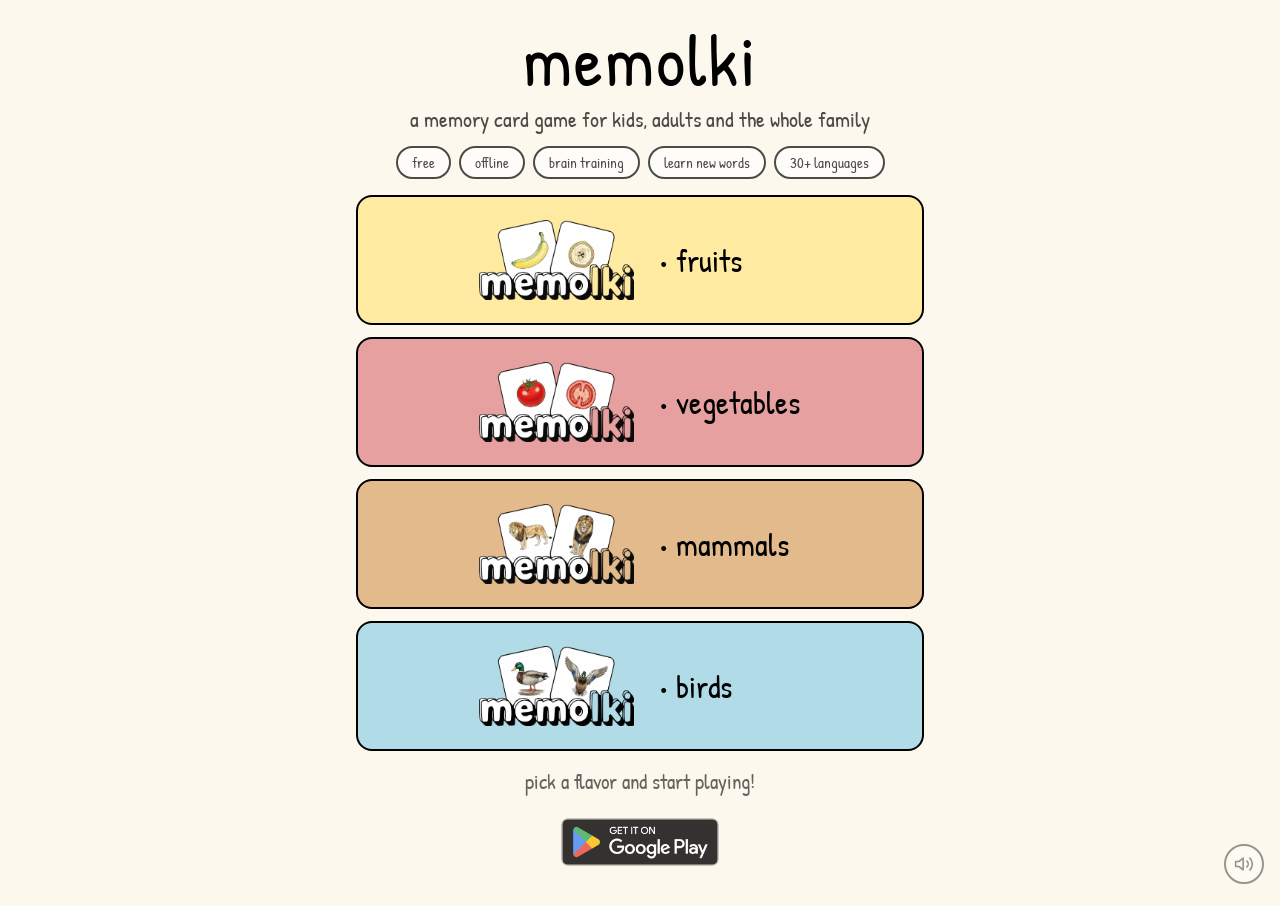
==== index.html @ 18f37044 "add website" ====
<!DOCTYPE html>
<html lang="en">
<head>
    <meta charset="UTF-8">
    <meta name="viewport" content="width=device-width, initial-scale=1.0">
    <title>memolki - logic memo and memory game for the whole family</title>
    <meta name="description" content="memolki is a logic memo and memory card game for the whole family. Brain training for kids, teens, and adults. Match fruits, vegetables, mammals, and birds! Play offline in 30+ languages. Available on Google Play.">
    <meta name="keywords" content="memolki, memory game, memo game, logic game, brain training, card game, matching game, puzzle game, concentration, family game, kids game, educational game, offline game, multiplayer, fruits, vegetables, mammals, birds, android, google play">
    <meta name="author" content="Tabula Games Studio">
    <meta name="robots" content="index, follow">
    <meta name="theme-color" content="#FFEAA1">
    <link rel="canonical" href="https://wojciechkryg.github.io/">
    <link rel="icon" type="image/svg+xml" href="images/favicon.svg">
    <link rel="manifest" href="manifest.json">

    <link rel="alternate" hreflang="x-default" href="https://wojciechkryg.github.io/">
    <link rel="alternate" hreflang="en" href="https://wojciechkryg.github.io/">
    <link rel="alternate" hreflang="ar" href="https://wojciechkryg.github.io/">
    <link rel="alternate" hreflang="cs" href="https://wojciechkryg.github.io/">
    <link rel="alternate" hreflang="da" href="https://wojciechkryg.github.io/">
    <link rel="alternate" hreflang="de" href="https://wojciechkryg.github.io/">
    <link rel="alternate" hreflang="el" href="https://wojciechkryg.github.io/">
    <link rel="alternate" hreflang="es" href="https://wojciechkryg.github.io/">
    <link rel="alternate" hreflang="et" href="https://wojciechkryg.github.io/">
    <link rel="alternate" hreflang="fi" href="https://wojciechkryg.github.io/">
    <link rel="alternate" hreflang="fr" href="https://wojciechkryg.github.io/">
    <link rel="alternate" hreflang="hi" href="https://wojciechkryg.github.io/">
    <link rel="alternate" hreflang="hu" href="https://wojciechkryg.github.io/">
    <link rel="alternate" hreflang="id" href="https://wojciechkryg.github.io/">
    <link rel="alternate" hreflang="it" href="https://wojciechkryg.github.io/">
    <link rel="alternate" hreflang="he" href="https://wojciechkryg.github.io/">
    <link rel="alternate" hreflang="ja" href="https://wojciechkryg.github.io/">
    <link rel="alternate" hreflang="ko" href="https://wojciechkryg.github.io/">
    <link rel="alternate" hreflang="lt" href="https://wojciechkryg.github.io/">
    <link rel="alternate" hreflang="lv" href="https://wojciechkryg.github.io/">
    <link rel="alternate" hreflang="nl" href="https://wojciechkryg.github.io/">
    <link rel="alternate" hreflang="no" href="https://wojciechkryg.github.io/">
    <link rel="alternate" hreflang="pl" href="https://wojciechkryg.github.io/">
    <link rel="alternate" hreflang="pt" href="https://wojciechkryg.github.io/">
    <link rel="alternate" hreflang="ro" href="https://wojciechkryg.github.io/">
    <link rel="alternate" hreflang="ru" href="https://wojciechkryg.github.io/">
    <link rel="alternate" hreflang="sk" href="https://wojciechkryg.github.io/">
    <link rel="alternate" hreflang="sl" href="https://wojciechkryg.github.io/">
    <link rel="alternate" hreflang="sv" href="https://wojciechkryg.github.io/">
    <link rel="alternate" hreflang="tr" href="https://wojciechkryg.github.io/">
    <link rel="alternate" hreflang="uk" href="https://wojciechkryg.github.io/">
    <link rel="alternate" hreflang="vi" href="https://wojciechkryg.github.io/">
    <link rel="alternate" hreflang="zh" href="https://wojciechkryg.github.io/">

    <meta property="og:type" content="website">
    <meta property="og:url" content="https://wojciechkryg.github.io/">
    <meta property="og:title" content="memolki - logic memo and memory game for the whole family">
    <meta property="og:description" content="Brain training for kids, teens, and adults. Match fruits, vegetables, mammals, and birds! A logic memo game with association challenges. Play offline in 30+ languages.">
    <meta property="og:image" content="https://wojciechkryg.github.io/images/og-banner.png">
    <meta property="og:locale" content="en">
    <meta property="og:site_name" content="memolki">

    <meta name="twitter:card" content="summary">
    <meta name="twitter:title" content="memolki - logic memo and memory game for the whole family">
    <meta name="twitter:description" content="Brain training for kids, teens, and adults. Match fruits, vegetables, mammals, and birds! A logic memo game with association challenges. Play offline in 30+ languages.">
    <meta name="twitter:image" content="https://wojciechkryg.github.io/images/og-banner.png">

    <link rel="preconnect" href="https://fonts.googleapis.com">
    <link rel="preconnect" href="https://fonts.gstatic.com" crossorigin>
    <link href="https://fonts.googleapis.com/css2?family=Patrick+Hand&display=swap" rel="stylesheet">
    <link rel="stylesheet" href="css/styles.css">

    <script type="application/ld+json">
    {
        "@context": "https://schema.org",
        "@type": "SoftwareApplication",
        "name": "memolki",
        "alternateName": "memolki - logic memo and memory game",
        "description": "Logic memo and memory card game for the whole family. Brain training through matching pairs of fruits, vegetables, mammals, and birds. Features association challenges beyond simple matching, multiplayer with global leaderboard, minimalist design, and offline play. For kids (2+), teens, and adults.",
        "applicationCategory": "GameApplication",
        "applicationSubCategory": "Educational",
        "operatingSystem": "Android",
        "offers": {
            "@type": "Offer",
            "price": "0",
            "priceCurrency": "USD",
            "availability": "https://schema.org/InStock"
        },
        "author": {
            "@type": "Organization",
            "name": "Tabula Games Studio",
            "url": "https://play.google.com/store/apps/developer?id=Tabula+Games+Studio"
        },
        "audience": {
            "@type": "PeopleAudience",
            "suggestedMinAge": 2,
            "audienceType": "families, kids, teens, adults"
        },
        "availableOnDevice": "Android",
        "inLanguage": ["en","ar","cs","da","de","el","es","et","fi","fr","hi","hu","id","it","he","ja","ko","lt","lv","nl","no","pl","pt","ro","ru","sk","sl","sv","tr","uk","vi","zh"],
        "url": "https://wojciechkryg.github.io/",
        "featureList": "Offline play, Multiplayer, Global leaderboard, Association challenges, 30+ languages, Minimalist design, Brain training, Learn new words"
    }
    </script>

    <script type="application/ld+json">
    [{
        "@context": "https://schema.org",
        "@type": "MobileApplication",
        "name": "memolki \u2022 fruits",
        "description": "Memory card game with fruits. Match a banana with its cross-section! Brain training and word learning for the whole family.",
        "applicationCategory": "GameApplication",
        "operatingSystem": "Android",
        "offers": { "@type": "Offer", "price": "0", "priceCurrency": "USD" },
        "installUrl": "https://play.google.com/store/apps/details?id=com.wojdor.memolki.fruithalf",
        "image": "https://wojciechkryg.github.io/images/og-banner.png"
    },
    {
        "@context": "https://schema.org",
        "@type": "MobileApplication",
        "name": "memolki \u2022 vegetables",
        "description": "Memory card game with vegetables. Match a tomato with its cross-section! Brain training and word learning for the whole family.",
        "applicationCategory": "GameApplication",
        "operatingSystem": "Android",
        "offers": { "@type": "Offer", "price": "0", "priceCurrency": "USD" },
        "installUrl": "https://play.google.com/store/apps/details?id=com.wojdor.memolki.vegetablehalf",
        "image": "https://wojciechkryg.github.io/images/ic_logo_vegetable_half.png"
    },
    {
        "@context": "https://schema.org",
        "@type": "MobileApplication",
        "name": "memolki \u2022 mammals",
        "description": "Memory card game with mammals. Match a lion from the front with its side view! Brain training and word learning for the whole family.",
        "applicationCategory": "GameApplication",
        "operatingSystem": "Android",
        "offers": { "@type": "Offer", "price": "0", "priceCurrency": "USD" },
        "installUrl": "https://play.google.com/store/apps/details?id=com.wojdor.memolki.mammalside",
        "image": "https://wojciechkryg.github.io/images/ic_logo_mammal_side.png"
    },
    {
        "@context": "https://schema.org",
        "@type": "MobileApplication",
        "name": "memolki \u2022 birds",
        "description": "Memory card game with birds. Match a duck standing with one in flight! Brain training and word learning for the whole family.",
        "applicationCategory": "GameApplication",
        "operatingSystem": "Android",
        "offers": { "@type": "Offer", "price": "0", "priceCurrency": "USD" },
        "installUrl": "https://play.google.com/store/apps/details?id=com.wojdor.memolki.birdside",
        "image": "https://wojciechkryg.github.io/images/ic_logo_bird_side.png"
    }]
    </script>
</head>
<body>
    <div class="floating-cards" aria-hidden="true"></div>

    <button class="music-toggle" id="music-toggle" aria-label="Toggle music">
        <svg class="music-toggle__icon music-toggle__icon--off" viewBox="0 0 24 24" fill="none" stroke="currentColor" stroke-width="2" stroke-linecap="round" stroke-linejoin="round">
            <path d="M11 5L6 9H2v6h4l5 4V5z"/><line x1="23" y1="9" x2="17" y2="15"/><line x1="17" y1="9" x2="23" y2="15"/>
        </svg>
        <svg class="music-toggle__icon music-toggle__icon--on" viewBox="0 0 24 24" fill="none" stroke="currentColor" stroke-width="2" stroke-linecap="round" stroke-linejoin="round" style="display:none">
            <path d="M11 5L6 9H2v6h4l5 4V5z"/><path d="M19.07 4.93a10 10 0 0 1 0 14.14"/><path d="M15.54 8.46a5 5 0 0 1 0 7.07"/>
        </svg>
    </button>

    <header class="header">
        <h1 class="header__title" aria-label="memolki">
            <span class="header__letter">m</span><span class="header__letter">e</span><span class="header__letter">m</span><span class="header__letter">o</span><span class="header__letter">l</span><span class="header__letter">k</span><span class="header__letter">i</span>
        </h1>
        <p class="header__subtitle" data-i18n="subtitle">a memory card game for kids, adults and the whole family</p>
        <ul class="features">
            <li class="features__pill">free</li>
            <li class="features__pill">offline</li>
            <li class="features__pill">brain training</li>
            <li class="features__pill">learn new words</li>
            <li class="features__pill">30+ languages</li>
        </ul>
    </header>

    <main class="apps">
        <section class="apps__list">
            <a href="https://play.google.com/store/apps/details?id=com.wojdor.memolki.fruithalf&utm_source=website&utm_medium=landing"
               class="app-card app-card--fruits"
               target="_blank"
               rel="noopener noreferrer">
                <div class="app-card__logo">
                    <img src="images/ic_logo_fruit_half.png"
                         alt="memolki fruits - memory card game with fruits on Google Play"
                         class="app-card__image">
                </div>
                <div class="app-card__name">
                    <span class="app-card__text" data-i18n="fruits">• fruits</span>
                </div>
            </a>

            <a href="https://play.google.com/store/apps/details?id=com.wojdor.memolki.vegetablehalf&utm_source=website&utm_medium=landing"
               class="app-card app-card--vegetables"
               target="_blank"
               rel="noopener noreferrer">
                <div class="app-card__logo">
                    <img src="images/ic_logo_vegetable_half.png"
                         alt="memolki vegetables - memory card game with vegetables on Google Play"
                         class="app-card__image">
                </div>
                <div class="app-card__name">
                    <span class="app-card__text" data-i18n="vegetables">• vegetables</span>
                </div>
            </a>

            <a href="https://play.google.com/store/apps/details?id=com.wojdor.memolki.mammalside&utm_source=website&utm_medium=landing"
               class="app-card app-card--mammals"
               target="_blank"
               rel="noopener noreferrer">
                <div class="app-card__logo">
                    <img src="images/ic_logo_mammal_side.png"
                         alt="memolki mammals - memory card game with mammals on Google Play"
                         class="app-card__image">
                </div>
                <div class="app-card__name">
                    <span class="app-card__text" data-i18n="mammals">• mammals</span>
                </div>
            </a>

            <a href="https://play.google.com/store/apps/details?id=com.wojdor.memolki.birdside&utm_source=website&utm_medium=landing"
               class="app-card app-card--birds"
               target="_blank"
               rel="noopener noreferrer">
                <div class="app-card__logo">
                    <img src="images/ic_logo_bird_side.png"
                         alt="memolki birds - memory card game with birds on Google Play"
                         class="app-card__image">
                </div>
                <div class="app-card__name">
                    <span class="app-card__text" data-i18n="birds">• birds</span>
                </div>
            </a>
        </section>
    </main>

    <footer class="footer">
        <p class="footer__cta" data-i18n="cta">pick a flavor and start playing!</p>
        <a href="https://play.google.com/store/apps/developer?id=Tabula+Games+Studio"
           target="_blank"
           rel="noopener noreferrer">
            <img src="images/google-play-badge.png"
                 alt="Get it on Google Play"
                 class="footer__badge">
        </a>
    </footer>

    <noscript>
        <p>memolki is a memory card game for the whole family. Available in 30+ languages.</p>
        <p>Variants: fruits, vegetables, mammals, birds.</p>
        <p>Free, offline, brain training. Available on Google Play.</p>
    </noscript>

    <script src="js/i18n.js"></script>
    <script src="js/main.js"></script>
</body>
</html>
---- css/styles.css ----
:root {
    --color-fruits: #FFEAA1;
    --color-vegetables: #E6A0A0;
    --color-mammals: #E2BA8B;
    --color-birds: #B1DBE7;

    --color-border: #000000;
    --color-text: #000000;
    --color-bg: #FDF8EE;

    --border-width: 2px;
    --border-radius: 16px;

    --font-family: 'Patrick Hand', cursive;
    --ease-bounce: cubic-bezier(0.34, 1.56, 0.64, 1);

    --spacing-s: 8px;
    --spacing-m: 12px;
    --spacing-l: 16px;
    --spacing-xl: 24px;

    --card-height: 110px;
    --card-logo-height: 68px;
}

*,
*::before,
*::after {
    margin: 0;
    padding: 0;
    box-sizing: border-box;
}

body {
    font-family: var(--font-family);
    color: var(--color-text);
    background-color: var(--color-bg);
    min-height: 100vh;
    display: flex;
    flex-direction: column;
    align-items: center;
    overflow-x: hidden;
    -webkit-font-smoothing: antialiased;
    user-select: none;
    -webkit-user-select: none;
    -webkit-user-drag: none;
    -webkit-touch-callout: none;
}

img {
    pointer-events: none;
    -webkit-user-drag: none;
    -webkit-touch-callout: none;
}

.music-toggle {
    position: fixed;
    bottom: var(--spacing-l);
    right: var(--spacing-l);
    z-index: 2;
    width: 40px;
    height: 40px;
    border: var(--border-width) solid var(--color-border);
    border-radius: 50%;
    background: white;
    cursor: pointer;
    display: flex;
    align-items: center;
    justify-content: center;
    padding: 8px;
    transition: transform 0.2s var(--ease-bounce);
}

.music-toggle:hover { transform: scale(1.1); }
.music-toggle:active { transform: scale(0.9); }
.music-toggle__icon { width: 100%; height: 100%; }

.floating-cards {
    position: fixed;
    inset: 0;
    pointer-events: none;
    z-index: 0;
    overflow: hidden;
}

.floating-card {
    position: absolute;
    width: 70px;
    height: 70px;
    opacity: 0;
    perspective: 300px;
    pointer-events: auto;
    cursor: pointer;
    animation: float linear infinite;
}

.floating-card__inner {
    position: relative;
    width: 100%;
    height: 100%;
    border-radius: var(--border-radius);
    transform-style: preserve-3d;
    transition: transform 0.5s var(--ease-bounce);
}

.floating-card--flipped .floating-card__inner {
    transform: rotateY(180deg);
}

.floating-card__back,
.floating-card__front {
    position: absolute;
    inset: 0;
    border: var(--border-width) solid var(--color-border);
    border-radius: var(--border-radius);
    backface-visibility: hidden;
    -webkit-backface-visibility: hidden;
}

.floating-card__front {
    transform: rotateY(180deg);
    display: flex;
    align-items: center;
    justify-content: center;
    overflow: hidden;
}

.floating-card__front img {
    width: 85%;
    height: 85%;
    object-fit: contain;
}

@keyframes float {
    0%   { opacity: 0; transform: translateY(110vh) rotate(0deg); }
    5%   { opacity: 1; }
    90%  { opacity: 1; }
    100% { opacity: 0; transform: translateY(-10vh) rotate(360deg); }
}

.header {
    display: flex;
    flex-direction: column;
    align-items: center;
    text-align: center;
    padding: var(--spacing-xl) var(--spacing-l) var(--spacing-l);
    position: relative;
    z-index: 1;
    pointer-events: none;
}

.header__title {
    display: inline-flex;
    font-size: 3.5rem;
    font-weight: 400;
    letter-spacing: 2px;
    line-height: 1;
}

.header__letter {
    display: inline-block;
    opacity: 0;
    transform: translateY(-30px) scale(0.5);
    animation: letterBounce 0.5s var(--ease-bounce) forwards;
}

.header__letter:nth-child(1) { animation-delay: 0.00s; }
.header__letter:nth-child(2) { animation-delay: 0.06s; }
.header__letter:nth-child(3) { animation-delay: 0.12s; }
.header__letter:nth-child(4) { animation-delay: 0.18s; }
.header__letter:nth-child(5) { animation-delay: 0.24s; }
.header__letter:nth-child(6) { animation-delay: 0.30s; }
.header__letter:nth-child(7) { animation-delay: 0.36s; }

@keyframes letterBounce {
    0%   { opacity: 0; transform: translateY(-30px) scale(0.5); }
    60%  { transform: translateY(4px) scale(1.05); }
    100% { opacity: 1; transform: translateY(0) scale(1); }
}

.header__subtitle {
    font-size: 1.4rem;
    margin-top: var(--spacing-s);
    opacity: 0;
    animation: fadeIn 0.6s ease 0.5s forwards;
}

@keyframes fadeIn {
    to { opacity: 0.7; }
}

.features {
    display: flex;
    flex-wrap: wrap;
    justify-content: center;
    gap: var(--spacing-s);
    margin-top: var(--spacing-m);
    list-style: none;
    opacity: 0;
    animation: fadeIn 0.6s ease 0.6s forwards;
}

.features__pill {
    pointer-events: auto;
    padding: 4px 14px;
    border: var(--border-width) solid var(--color-border);
    border-radius: 100px;
    font-size: 0.95rem;
    background-color: white;
    transition: transform 0.2s var(--ease-bounce);
}

.features__pill:hover { transform: scale(1.08); }

.apps {
    width: 100%;
    max-width: 600px;
    padding: 0 var(--spacing-l);
    flex: 1;
    position: relative;
    z-index: 1;
    pointer-events: none;
}

.apps__list {
    display: flex;
    flex-direction: column;
    gap: var(--spacing-m);
}

.app-card {
    pointer-events: auto;
    display: flex;
    align-items: center;
    height: var(--card-height);
    border: var(--border-width) solid var(--color-border);
    border-radius: var(--border-radius);
    text-decoration: none;
    color: var(--color-text);
    overflow: hidden;
    cursor: pointer;
    position: relative;
    opacity: 0;
    transform: translateY(20px) rotate(-1deg);
    transition: transform 0.2s var(--ease-bounce);
}

.app-card::after {
    content: '';
    position: absolute;
    inset: 0;
    border-radius: var(--border-radius);
    opacity: 0;
    background: radial-gradient(
        circle at var(--mouse-x, 50%) var(--mouse-y, 50%),
        rgba(0, 0, 0, 0.12) 0%,
        transparent 60%
    );
    transition: opacity 0.3s ease;
    pointer-events: none;
}

.app-card:hover::after { opacity: 1; }
.app-card:active { transform: scale(0.95); }

.app-card--visible {
    animation: slideIn 0.5s var(--ease-bounce) forwards;
}

.app-card--settled {
    animation: none;
    opacity: 1;
    transform: none;
}

@keyframes slideIn {
    0%   { opacity: 0; transform: translateY(20px) rotate(-1deg); }
    60%  { transform: translateY(-4px) rotate(0.5deg); }
    100% { opacity: 1; transform: translateY(0) rotate(0deg); }
}

.app-card--fruits     { background-color: var(--color-fruits); }
.app-card--vegetables { background-color: var(--color-vegetables); }
.app-card--mammals    { background-color: var(--color-mammals); }
.app-card--birds      { background-color: var(--color-birds); }

.app-card__logo {
    flex: 1;
    display: flex;
    justify-content: flex-end;
    align-items: center;
    padding: var(--spacing-m);
}

.app-card__image {
    height: var(--card-logo-height);
    width: auto;
    object-fit: contain;
    transition: transform 0.3s var(--ease-bounce);
}

.app-card:hover .app-card__image {
    transform: scale(1.08) rotate(-2deg);
}

.app-card__name {
    flex: 1;
    display: flex;
    justify-content: flex-start;
    align-items: center;
    padding-inline-start: var(--spacing-m);
}

.app-card__text {
    font-size: 1.6rem;
    white-space: nowrap;
}

.footer__cta {
    font-size: 1.3rem;
    margin-bottom: var(--spacing-m);
    opacity: 0.6;
}

.footer {
    text-align: center;
    padding: var(--spacing-l) var(--spacing-l) var(--spacing-xl);
    position: relative;
    z-index: 1;
    pointer-events: none;
    opacity: 0;
    animation: fadeInUp 0.5s ease 0.8s forwards;
}

@keyframes fadeInUp {
    from { opacity: 0; transform: translateY(10px); }
    to   { opacity: 1; transform: translateY(0); }
}

.footer__badge {
    pointer-events: auto;
    height: 60px;
    width: auto;
    opacity: 0.8;
    transition: opacity 0.2s ease, transform 0.2s ease;
}

.footer__badge:hover {
    opacity: 1;
    transform: scale(1.05);
}

@media (hover: hover) {
    .app-card--settled:hover { transform: scale(1.06); }
    .app-card--settled:active { transform: scale(0.97); }
}

@media (max-width: 480px) {
    :root { --card-height: 100px; }
    .header__title { font-size: 3rem; }
    .header__subtitle { font-size: 1.1rem; }
    .app-card__text { font-size: 1.3rem; }
    .app-card__image { height: 56px; }
    .floating-card { width: 50px; height: 50px; }
}

@media (min-width: 768px) and (min-height: 900px) {
    :root { --card-height: 130px; --card-logo-height: 80px; }
    .header__title { font-size: 4.5rem; }
    .footer__badge { height: 70px; }
    .app-card__text { font-size: 2rem; }
}

@media (prefers-reduced-motion: reduce) {
    *, *::before, *::after {
        animation-duration: 0.01ms !important;
        transition-duration: 0.01ms !important;
    }
    .floating-cards { display: none; }
}
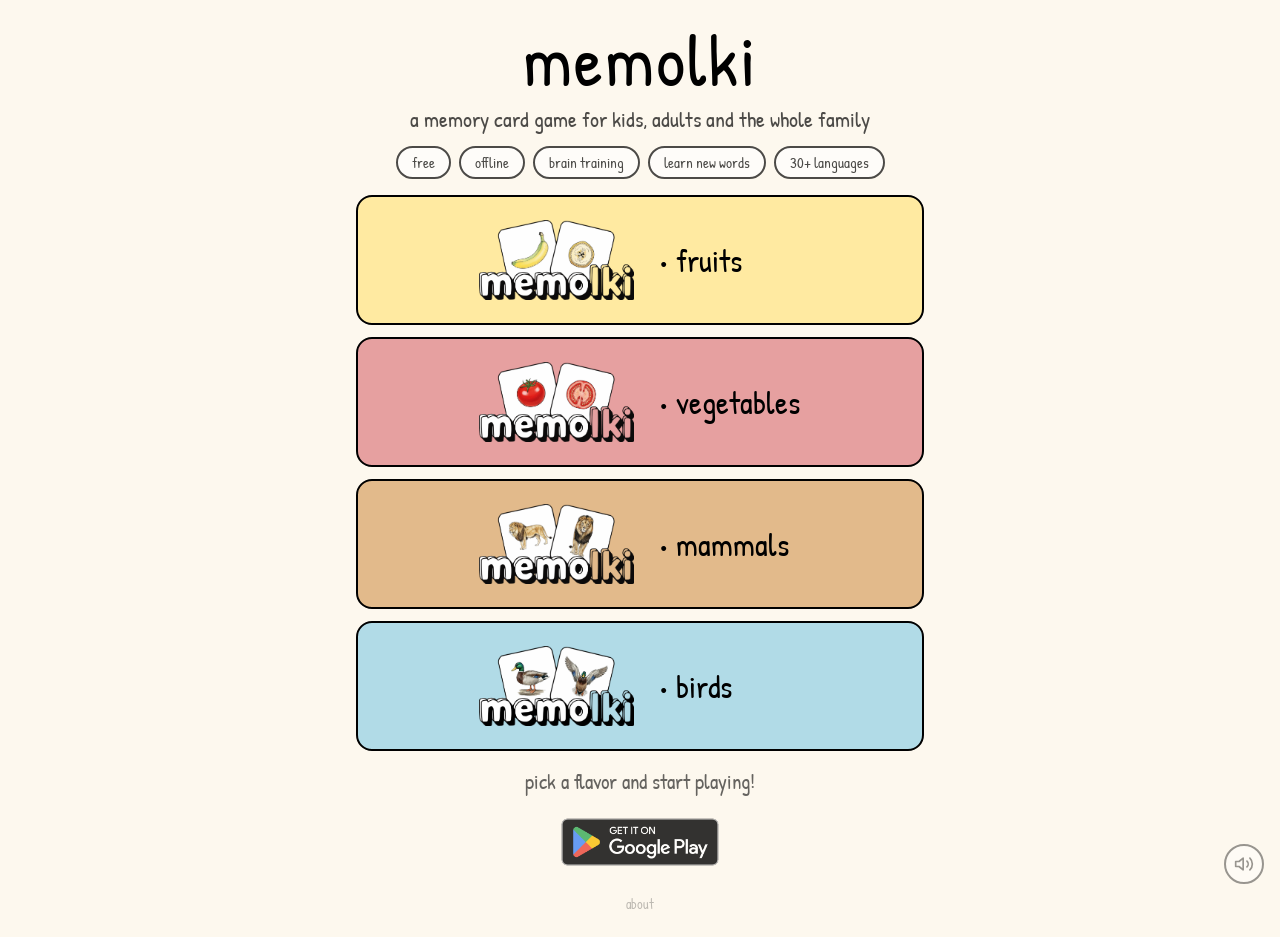
==== commit 72612cb1: "Add about page for Google Ads API application Co-Authored-By: Claude Opus 4.6 (1M context) <noreply@" ====
--- a/index.html
+++ b/index.html
@@ -240,7 +240,9 @@
                  alt="Get it on Google Play"
                  class="footer__badge">
         </a>
+        <p class="footer__about"><a href="about.html">about</a></p>
     </footer>
+
 
     <noscript>
         <p>memolki is a memory card game for the whole family. Available in 30+ languages.</p>
--- a/css/styles.css
+++ b/css/styles.css
@@ -45,6 +45,7 @@
     -webkit-user-select: none;
     -webkit-user-drag: none;
     -webkit-touch-callout: none;
+    -webkit-tap-highlight-color: transparent;
 }
 
 img {
@@ -371,6 +372,23 @@
     .app-card__text { font-size: 2rem; }
 }
 
+.footer__about {
+    margin-top: var(--spacing-m);
+    font-size: 0.9rem;
+    opacity: 0.25;
+    pointer-events: auto;
+}
+
+.footer__about a {
+    color: var(--color-text);
+    text-decoration: none;
+    transition: opacity 0.2s ease;
+}
+
+.footer__about a:hover {
+    opacity: 0.6;
+}
+
 @media (prefers-reduced-motion: reduce) {
     *, *::before, *::after {
         animation-duration: 0.01ms !important;
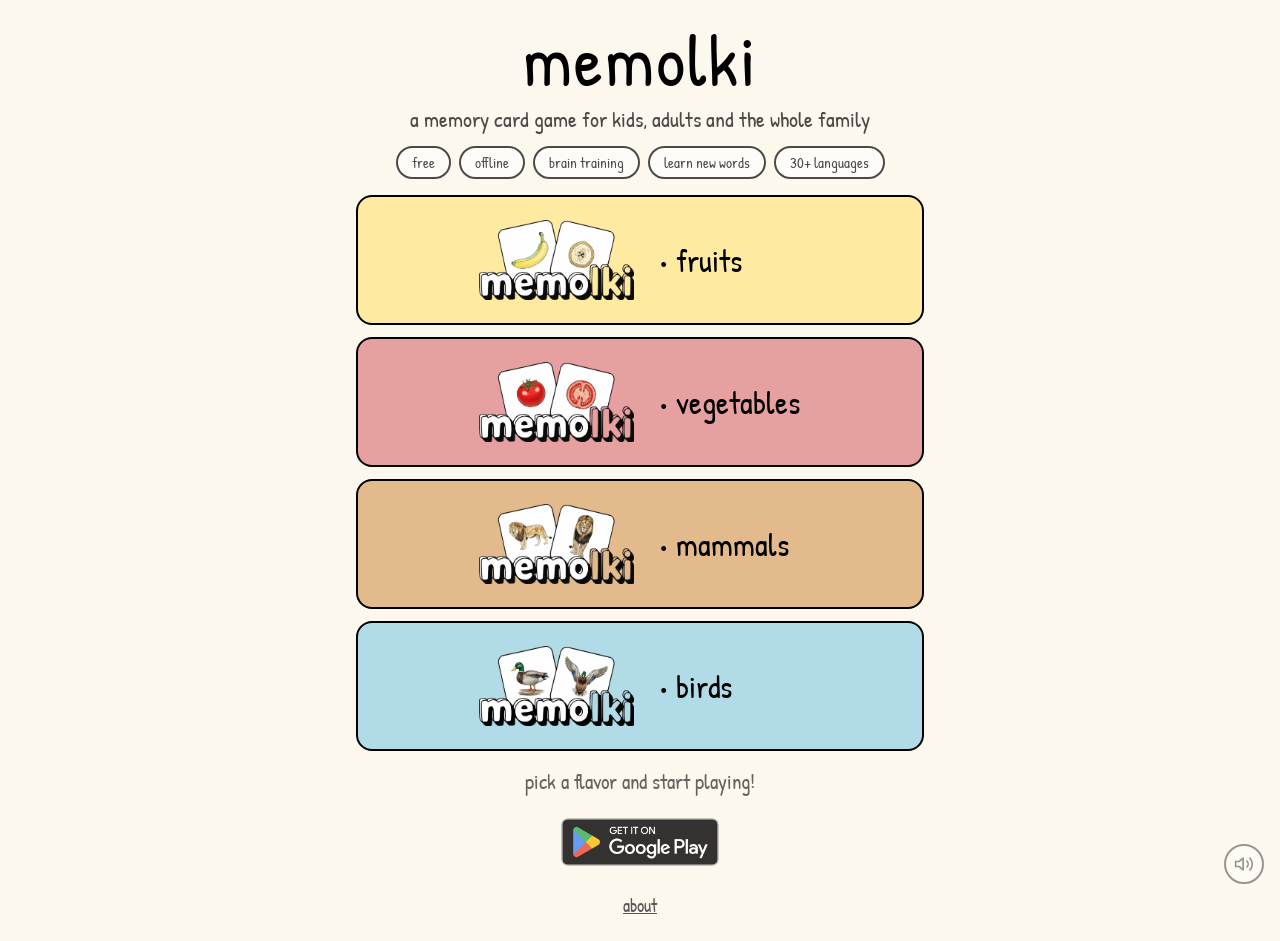
==== commit 987d823b: "Make about link more prominent for Google Ads API reviewers Co-Authored-By: Claude Opus 4.6 (1M cont" ====
--- a/index.html
+++ b/index.html
@@ -248,6 +248,8 @@
         <p>memolki is a memory card game for the whole family. Available in 30+ languages.</p>
         <p>Variants: fruits, vegetables, mammals, birds.</p>
         <p>Free, offline, brain training. Available on Google Play.</p>
+        <p>Published by Tabula Games Studio, an independent game studio founded by Wojciech Kryg. We run Google Ads App campaigns to acquire users and use the Google Ads API to programmatically manage video creative assets across 32 languages.</p>
+        <p>See <a href="about.html">about</a> for details.</p>
     </noscript>
 
     <script src="js/i18n.js"></script>
--- a/css/styles.css
+++ b/css/styles.css
@@ -374,19 +374,19 @@
 
 .footer__about {
     margin-top: var(--spacing-m);
-    font-size: 0.9rem;
-    opacity: 0.25;
+    font-size: 1.1rem;
+    opacity: 0.65;
     pointer-events: auto;
 }
 
 .footer__about a {
     color: var(--color-text);
-    text-decoration: none;
+    text-decoration: underline;
     transition: opacity 0.2s ease;
 }
 
 .footer__about a:hover {
-    opacity: 0.6;
+    opacity: 0.85;
 }
 
 @media (prefers-reduced-motion: reduce) {
